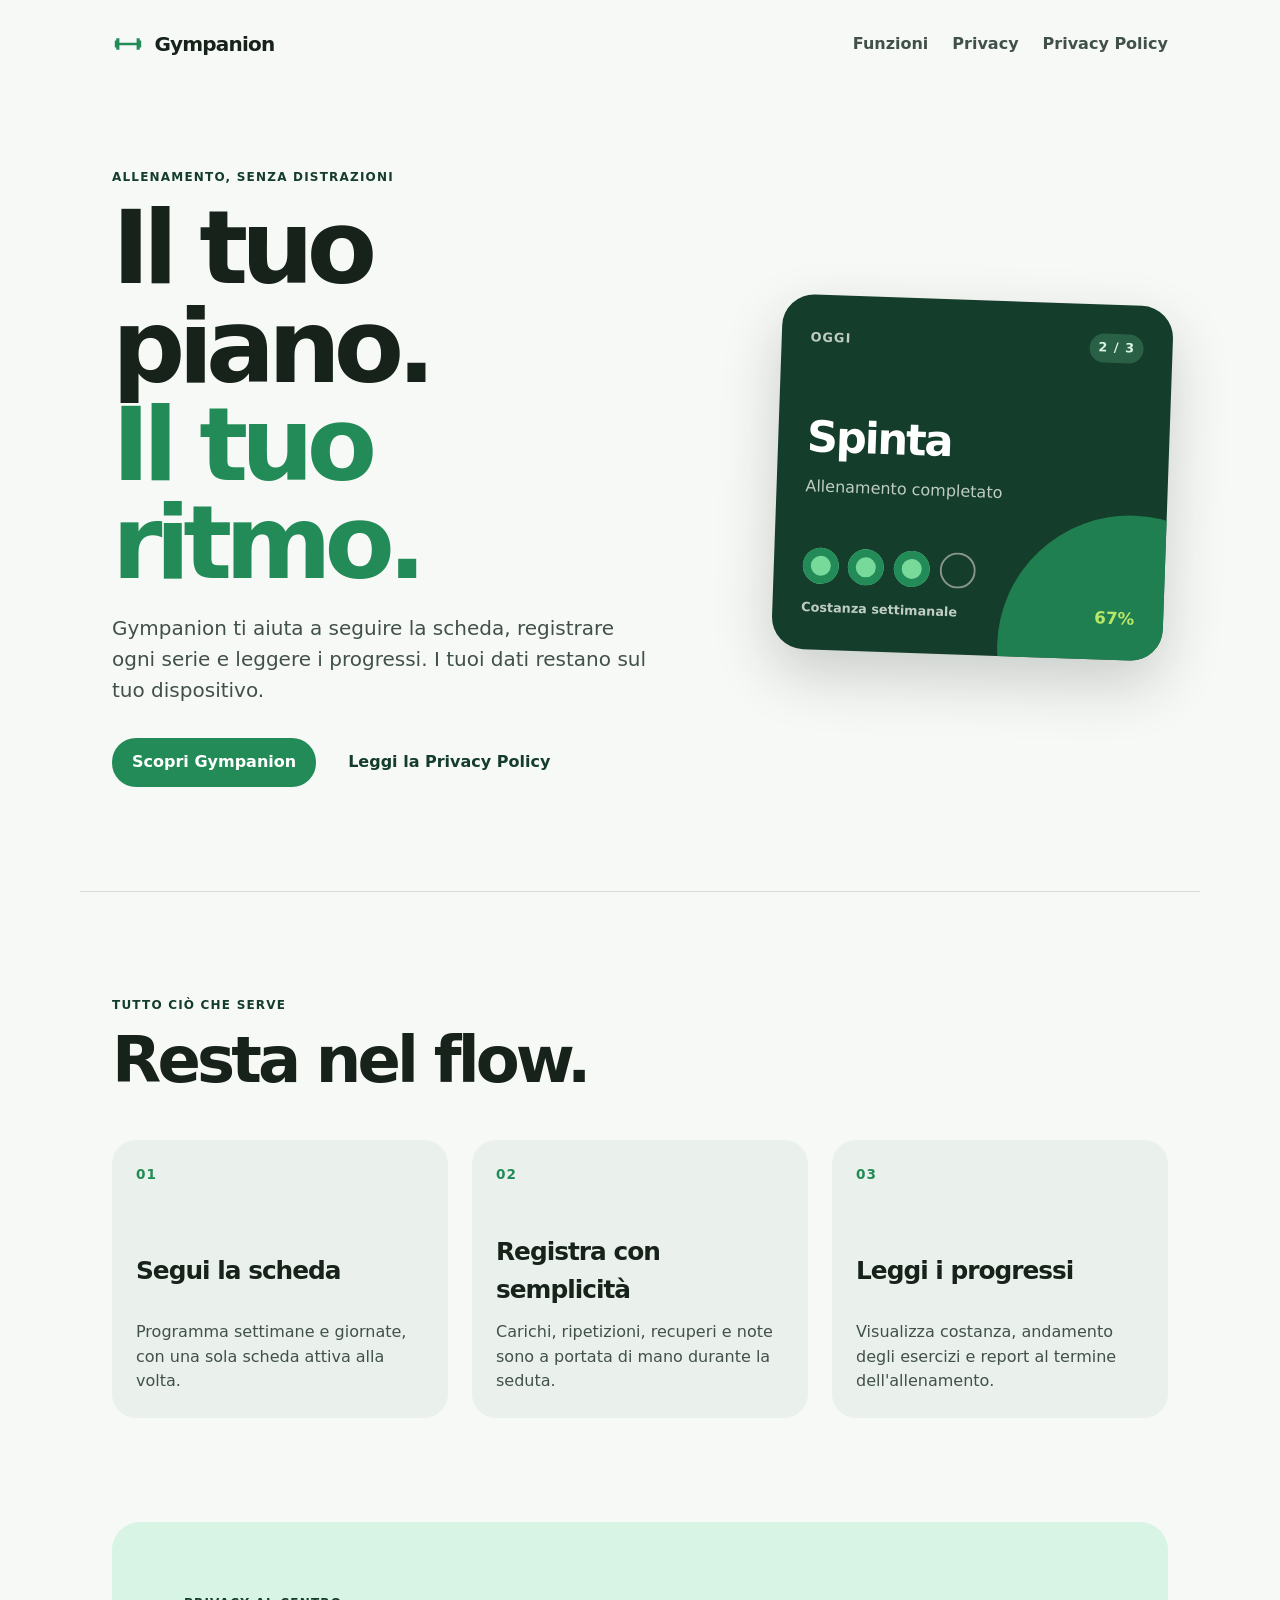
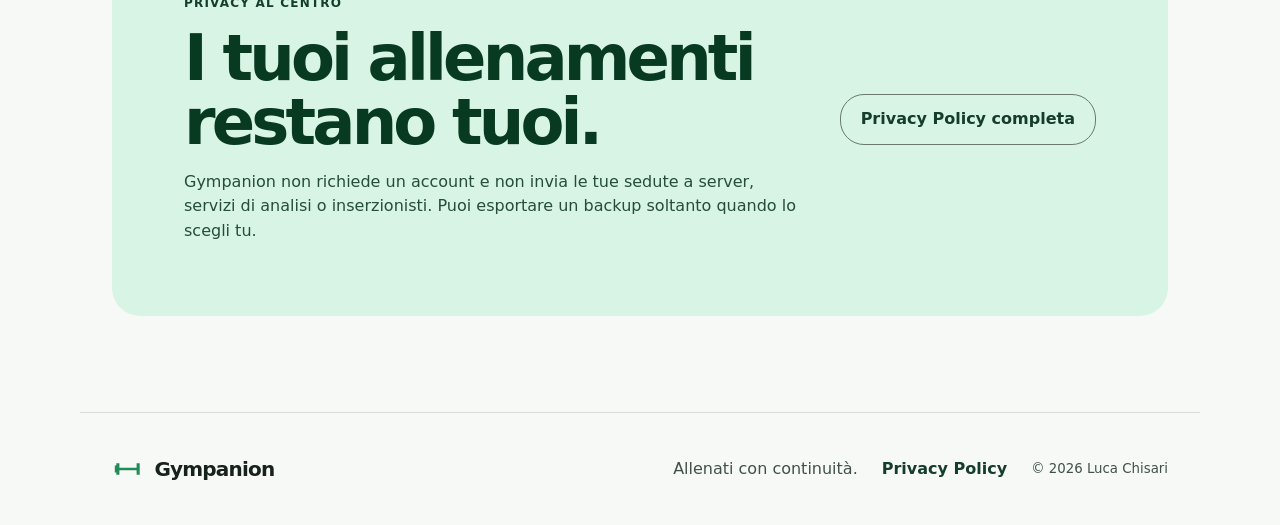
==== index.html @ 0449c188 "first commit" ====
<!doctype html>
<html lang="it">
  <head>
    <meta charset="UTF-8" />
    <meta name="viewport" content="width=device-width, initial-scale=1" />
    <meta name="description" content="Gympanion è l'app locale per pianificare, registrare e seguire i tuoi allenamenti." />
    <meta name="theme-color" content="#153D2B" />
    <title>Gympanion — Il tuo allenamento, con te</title>
    <link rel="icon" href="favicon.svg" type="image/svg+xml" />
    <link rel="stylesheet" href="styles.css" />
  </head>
  <body>
    <a class="skip-link" href="#contenuto">Vai al contenuto</a>
    <header class="site-header">
      <a class="brand" href="index.html" aria-label="Gympanion, pagina iniziale">
        <svg class="brand-mark" viewBox="0 0 32 32" aria-hidden="true"><path d="M6.2 14.7h19.6v2.6H6.2zM4.3 10.2h3.1v11.6H4.3zM2.8 12.4h1.5v7.2H2.8zM24.6 10.2h3.1v11.6h-3.1zM27.7 12.4h1.5v7.2h-1.5z" /></svg>
        <span>Gympanion</span>
      </a>
      <button class="menu-button" type="button" aria-expanded="false" aria-controls="site-nav">Menu</button>
      <nav id="site-nav" class="site-nav" aria-label="Navigazione principale">
        <a href="#funzioni">Funzioni</a>
        <a href="#privacy">Privacy</a>
        <a href="privacy.html">Privacy Policy</a>
      </nav>
    </header>

    <main id="contenuto">
      <section class="hero">
        <div class="hero-copy">
          <p class="eyebrow">ALLENAMENTO, SENZA DISTRAZIONI</p>
          <h1>Il tuo piano.<br /><em>Il tuo ritmo.</em></h1>
          <p class="lead">Gympanion ti aiuta a seguire la scheda, registrare ogni serie e leggere i progressi. I tuoi dati restano sul tuo dispositivo.</p>
          <div class="actions">
            <a class="button primary" href="#funzioni">Scopri Gympanion</a>
            <a class="button text" href="privacy.html">Leggi la Privacy Policy</a>
          </div>
        </div>
        <div class="hero-card" aria-label="Anteprima di una scheda di allenamento">
          <div class="card-top"><span>OGGI</span><span class="progress">2 / 3</span></div>
          <h2>Spinta</h2>
          <p>Allenamento completato</p>
          <div class="sets" aria-hidden="true"><span></span><span></span><span></span><span class="idle"></span></div>
          <div class="card-footer"><span>Costanza settimanale</span><strong>67%</strong></div>
        </div>
      </section>

      <section id="funzioni" class="section">
        <p class="eyebrow">TUTTO CIÒ CHE SERVE</p>
        <h2 class="section-title">Resta nel flow.</h2>
        <div class="features">
          <article class="feature">
            <span class="feature-number">01</span>
            <h3>Segui la scheda</h3>
            <p>Programma settimane e giornate, con una sola scheda attiva alla volta.</p>
          </article>
          <article class="feature">
            <span class="feature-number">02</span>
            <h3>Registra con semplicità</h3>
            <p>Carichi, ripetizioni, recuperi e note sono a portata di mano durante la seduta.</p>
          </article>
          <article class="feature">
            <span class="feature-number">03</span>
            <h3>Leggi i progressi</h3>
            <p>Visualizza costanza, andamento degli esercizi e report al termine dell'allenamento.</p>
          </article>
        </div>
      </section>

      <section id="privacy" class="privacy-callout">
        <div>
          <p class="eyebrow">PRIVACY AL CENTRO</p>
          <h2>I tuoi allenamenti restano tuoi.</h2>
          <p>Gympanion non richiede un account e non invia le tue sedute a server, servizi di analisi o inserzionisti. Puoi esportare un backup soltanto quando lo scegli tu.</p>
        </div>
        <a class="button secondary" href="privacy.html">Privacy Policy completa</a>
      </section>
    </main>

    <footer class="site-footer">
      <a class="brand" href="index.html" aria-label="Gympanion, pagina iniziale">
        <svg class="brand-mark" viewBox="0 0 32 32" aria-hidden="true"><path d="M6.2 14.7h19.6v2.6H6.2zM4.3 10.2h3.1v11.6H4.3zM2.8 12.4h1.5v7.2H2.8zM24.6 10.2h3.1v11.6h-3.1z" /></svg>
        <span>Gympanion</span>
      </a>
      <p>Allenati con continuità.</p>
      <a href="privacy.html">Privacy Policy</a>
      <small>© <span data-current-year></span> Luca Chisari</small>
    </footer>
    <script src="script.js"></script>
  </body>
</html>
---- styles.css ----
:root {
  --primary: #238b57;
  --primary-dark: #153d2b;
  --primary-soft: #d8f4e4;
  --on-primary: #fff;
  --surface: #f7f9f7;
  --surface-container: #eaf0eb;
  --on-surface: #17221b;
  --muted: #415149;
  --outline: #6a786f;
  --max-width: 1120px;
}

* { box-sizing: border-box; }
html { scroll-behavior: smooth; }
body { margin: 0; background: var(--surface); color: var(--on-surface); font-family: Inter, ui-sans-serif, system-ui, -apple-system, BlinkMacSystemFont, "Segoe UI", sans-serif; font-size: 16px; line-height: 1.55; }
a { color: inherit; }
a:focus-visible, button:focus-visible { outline: 3px solid var(--primary); outline-offset: 3px; }
.skip-link { position: fixed; z-index: 10; left: 1rem; top: -4rem; background: var(--on-surface); color: var(--surface); padding: .7rem 1rem; border-radius: .5rem; }
.skip-link:focus { top: 1rem; }
.site-header, .site-footer, main { max-width: var(--max-width); margin-inline: auto; }
.site-header { min-height: 88px; display: flex; align-items: center; justify-content: space-between; padding: 1.5rem 2rem; }
.brand { display: inline-flex; align-items: center; gap: .65rem; color: var(--on-surface); font-size: 1.25rem; font-weight: 850; letter-spacing: -.04em; text-decoration: none; }
.brand-mark { width: 2rem; height: 2rem; fill: var(--primary); }
.site-nav { display: flex; align-items: center; gap: 1.5rem; }
.site-nav a, .back-link { color: var(--muted); font-weight: 650; text-decoration: none; }
.site-nav a:hover, .back-link:hover { color: var(--primary); }
.menu-button { display: none; border: 1px solid var(--outline); border-radius: 1.5rem; background: transparent; color: var(--on-surface); font: inherit; font-weight: 650; padding: .5rem .85rem; }
.hero { min-height: 590px; display: grid; grid-template-columns: minmax(0, 1.18fr) minmax(310px, .82fr); align-items: center; gap: clamp(2.5rem, 8vw, 8rem); padding: 5rem 2rem 6.5rem; }
.eyebrow { margin: 0 0 .8rem; color: var(--primary-dark); font-size: .75rem; font-weight: 800; letter-spacing: .1em; }
h1, h2, h3, p { margin-top: 0; }
h1 { max-width: 700px; margin-bottom: 1.3rem; font-size: clamp(3.35rem, 8vw, 6.5rem); line-height: .96; letter-spacing: -.07em; }
h1 em { color: var(--primary); font-style: normal; }
.lead { max-width: 540px; color: var(--muted); font-size: clamp(1.08rem, 2vw, 1.25rem); }
.actions { display: flex; flex-wrap: wrap; align-items: center; gap: .75rem; margin-top: 2rem; }
.button { display: inline-flex; min-height: 48px; align-items: center; justify-content: center; border-radius: 1.5rem; padding: .75rem 1.25rem; font-weight: 750; text-decoration: none; }
.button.primary { background: var(--primary); color: var(--on-primary); }
.button.primary:hover { background: #197a45; }
.button.text { color: var(--primary-dark); }
.button.secondary { border: 1px solid var(--outline); color: var(--primary-dark); white-space: nowrap; }
.hero-card { position: relative; overflow: hidden; min-height: 355px; border-radius: 2rem; background: var(--primary-dark); color: #e7f0ea; padding: 1.8rem; box-shadow: 0 24px 60px rgb(23 34 27 / 20%); transform: rotate(2deg); }
.hero-card::after { content: ""; position: absolute; width: 265px; height: 265px; right: -100px; bottom: -120px; border-radius: 50%; background: #238b57; opacity: .85; }
.card-top, .card-footer { position: relative; z-index: 1; display: flex; align-items: center; justify-content: space-between; color: #c0cdc4; font-size: .8rem; font-weight: 800; letter-spacing: .08em; }
.progress { border-radius: 1rem; background: #2a6046; color: #d8f4e4; padding: .28rem .55rem; }
.hero-card h2 { position: relative; z-index: 1; margin: 3.2rem 0 .25rem; color: #fff; font-size: 2.7rem; letter-spacing: -.05em; }
.hero-card p { position: relative; z-index: 1; color: #c0cdc4; }
.sets { position: relative; z-index: 1; display: flex; gap: .6rem; margin-top: 3rem; }
.sets span { width: 36px; height: 36px; border-radius: 50%; background: #77d99a; box-shadow: inset 0 0 0 8px #238b57; }
.sets .idle { background: transparent; box-shadow: inset 0 0 0 2px #87958d; }
.card-footer { position: absolute; z-index: 1; right: 1.8rem; bottom: 1.8rem; left: 1.8rem; letter-spacing: normal; }
.card-footer strong { color: #b9e769; font-size: 1.05rem; }
.section { padding: 6.5rem 2rem; border-top: 1px solid color-mix(in srgb, var(--outline) 24%, transparent); }
.section-title, .privacy-callout h2 { margin-bottom: 3rem; font-size: clamp(2.35rem, 5vw, 4.25rem); line-height: 1; letter-spacing: -.06em; }
.features { display: grid; grid-template-columns: repeat(3, 1fr); gap: 1.5rem; }
.feature { min-height: 275px; display: flex; flex-direction: column; justify-content: space-between; border-radius: 1.5rem; background: var(--surface-container); padding: 1.5rem; }
.feature-number { color: var(--primary); font-size: .85rem; font-weight: 850; letter-spacing: .08em; }
.feature h3 { margin: 3rem 0 .65rem; font-size: 1.55rem; letter-spacing: -.04em; }
.feature p { margin: 0; color: var(--muted); }
.privacy-callout { display: flex; align-items: center; justify-content: space-between; gap: 2rem; margin: 0 2rem 6rem; border-radius: 1.75rem; background: var(--primary-soft); padding: clamp(2rem, 6vw, 4.5rem); }
.privacy-callout h2 { margin-bottom: 1rem; color: #073a21; }
.privacy-callout p:not(.eyebrow) { max-width: 650px; margin-bottom: 0; color: #254d39; }
.site-footer { display: grid; grid-template-columns: 1fr auto auto auto; align-items: center; gap: 1.5rem; border-top: 1px solid color-mix(in srgb, var(--outline) 24%, transparent); padding: 2.5rem 2rem; color: var(--muted); }
.site-footer p, .site-footer small { margin: 0; }
.site-footer > a:not(.brand) { color: var(--primary-dark); font-weight: 700; text-decoration: none; }
.policy { width: min(100% - 4rem, 780px); padding: 5rem 0 6rem; }
.policy h1 { margin-bottom: 1.5rem; font-size: clamp(3rem, 7vw, 5.5rem); }
.policy-lead { max-width: 700px; color: var(--muted); font-size: 1.2rem; }
.policy-toc { display: flex; flex-wrap: wrap; gap: .55rem; margin: 2.5rem 0 4rem; }
.policy-toc a { border: 1px solid var(--outline); border-radius: 1.5rem; color: var(--primary-dark); padding: .45rem .8rem; font-size: .9rem; font-weight: 650; text-decoration: none; }
.policy section { scroll-margin-top: 1rem; padding: 1.75rem 0; border-top: 1px solid color-mix(in srgb, var(--outline) 25%, transparent); }
.policy h2 { margin-bottom: .75rem; font-size: 1.45rem; letter-spacing: -.035em; }
.policy p, .policy li { color: var(--muted); }
.policy li + li { margin-top: .55rem; }
.policy strong { color: var(--on-surface); }
.policy a:not(.brand) { color: var(--primary-dark); font-weight: 700; }

@media (max-width: 720px) {
  .site-header { min-height: 76px; padding: 1.25rem; }
  .menu-button { display: block; }
  .site-nav { display: none; position: absolute; z-index: 2; top: 68px; right: 1rem; left: 1rem; flex-direction: column; align-items: stretch; gap: 0; border: 1px solid var(--outline); border-radius: 1rem; background: var(--surface); box-shadow: 0 8px 24px rgb(23 34 27 / 14%); padding: .5rem; }
  .site-nav.is-open { display: flex; }
  .site-nav a { padding: .75rem; }
  .hero { grid-template-columns: 1fr; min-height: auto; gap: 3.5rem; padding: 3.5rem 1.25rem 5rem; }
  .hero-card { width: min(100%, 410px); min-height: 320px; justify-self: center; }
  .features { grid-template-columns: 1fr; }
  .feature { min-height: 210px; }
  .feature h3 { margin-top: 2.5rem; }
  .section { padding: 4.5rem 1.25rem; }
  .privacy-callout { align-items: flex-start; flex-direction: column; margin: 0 1.25rem 4rem; }
  .site-footer { grid-template-columns: 1fr; gap: .75rem; padding: 2rem 1.25rem; }
  .policy { width: min(100% - 2.5rem, 780px); padding: 3.5rem 0 4rem; }
  .back-link { font-size: .9rem; }
}

@media (prefers-color-scheme: dark) {
  :root { --surface: #101715; --surface-container: #18211e; --on-surface: #e7f0ea; --muted: #c0cdc4; --outline: #87958d; --primary-dark: #77d99a; }
  .hero-card { background: #153d2b; }
  .button.secondary, .policy-toc a, .policy a:not(.brand), .site-footer > a:not(.brand) { color: #bdf7cf; }
  .privacy-callout { background: #153d2b; }
  .privacy-callout h2 { color: #bdf7cf; }
  .privacy-callout p:not(.eyebrow) { color: #d8f4e4; }
  .eyebrow { color: #77d99a; }
}
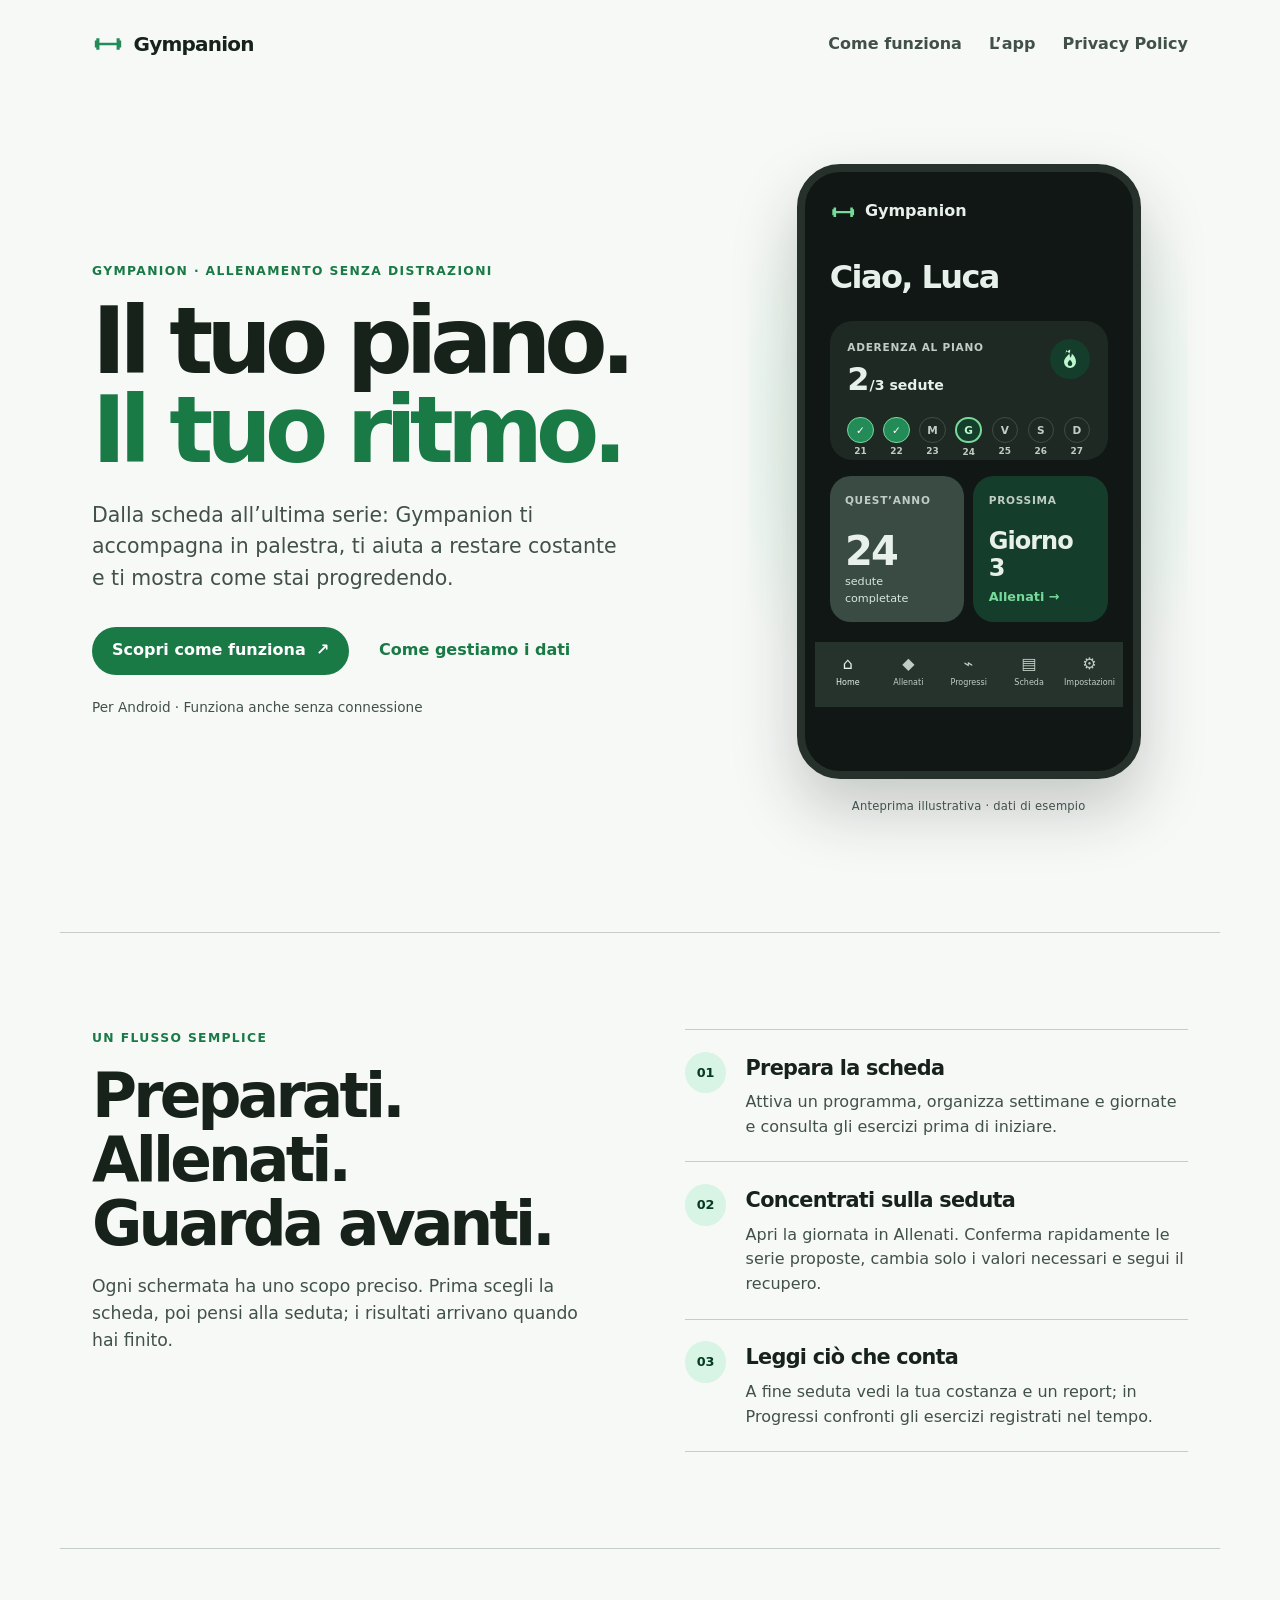
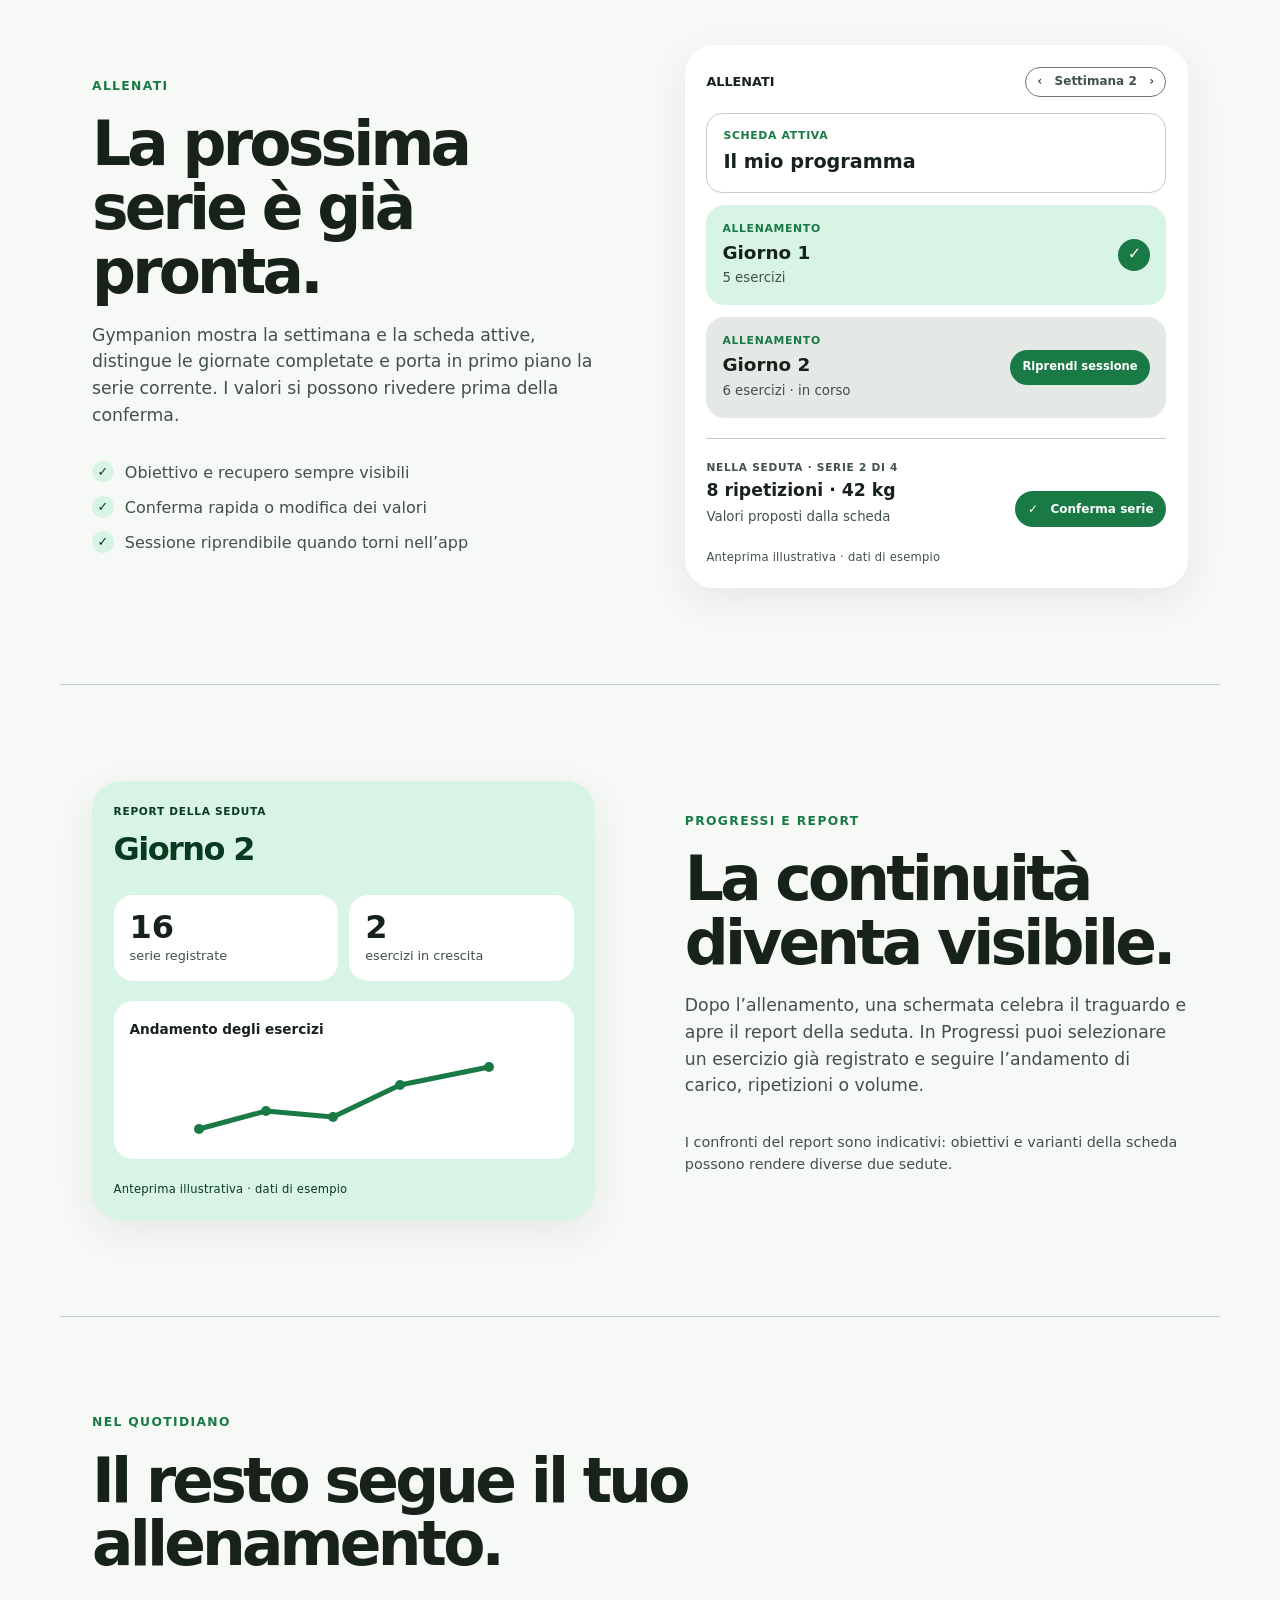
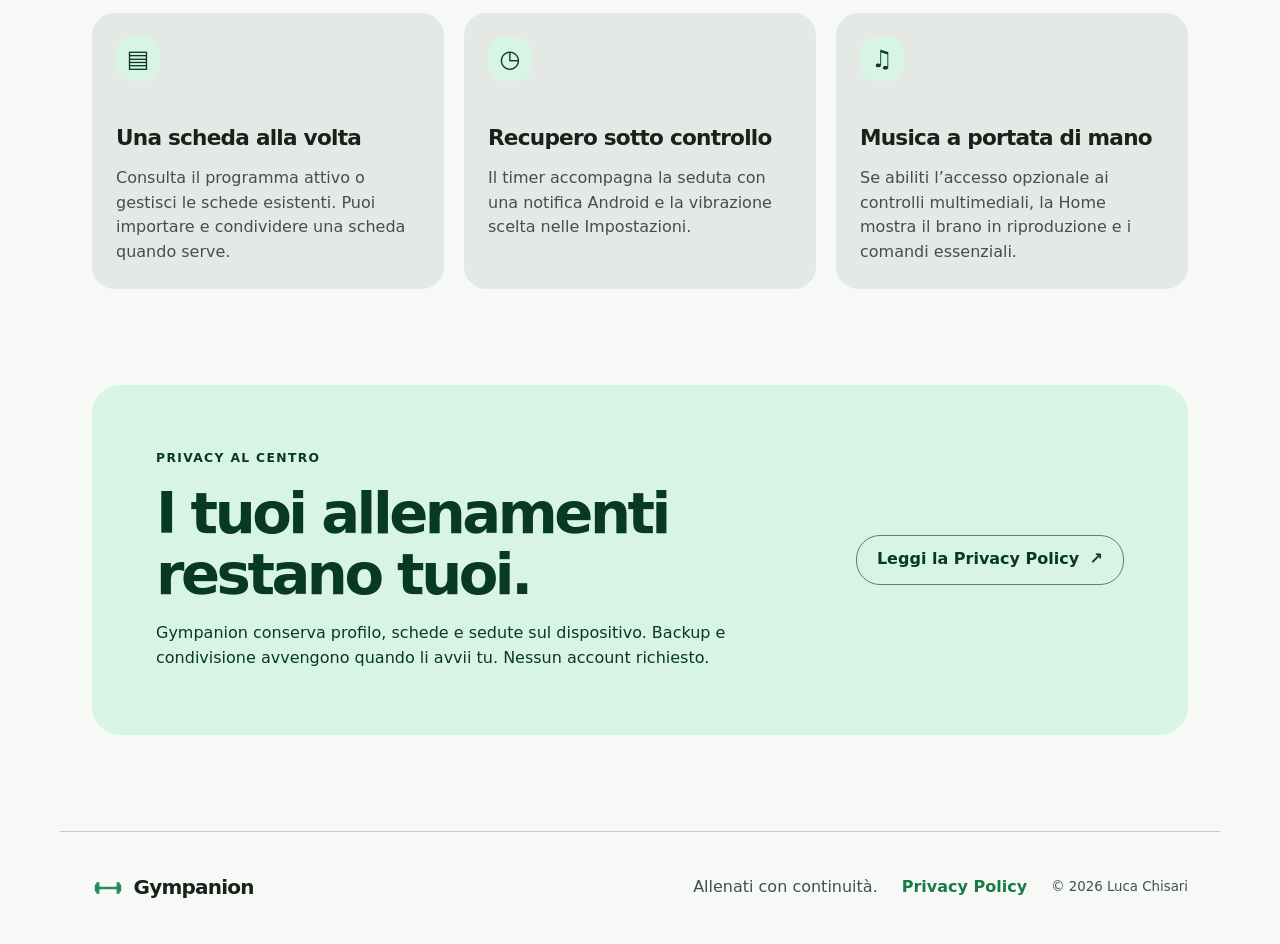
==== commit c3707196: "updated homepage" ====
--- a/index.html
+++ b/index.html
@@ -1,90 +1,103 @@
 <!doctype html>
 <html lang="it">
-  <head>
-    <meta charset="UTF-8" />
-    <meta name="viewport" content="width=device-width, initial-scale=1" />
-    <meta name="description" content="Gympanion è l'app locale per pianificare, registrare e seguire i tuoi allenamenti." />
-    <meta name="theme-color" content="#153D2B" />
-    <title>Gympanion — Il tuo allenamento, con te</title>
-    <link rel="icon" href="favicon.svg" type="image/svg+xml" />
-    <link rel="stylesheet" href="styles.css" />
-  </head>
-  <body>
-    <a class="skip-link" href="#contenuto">Vai al contenuto</a>
-    <header class="site-header">
-      <a class="brand" href="index.html" aria-label="Gympanion, pagina iniziale">
-        <svg class="brand-mark" viewBox="0 0 32 32" aria-hidden="true"><path d="M6.2 14.7h19.6v2.6H6.2zM4.3 10.2h3.1v11.6H4.3zM2.8 12.4h1.5v7.2H2.8zM24.6 10.2h3.1v11.6h-3.1zM27.7 12.4h1.5v7.2h-1.5z" /></svg>
-        <span>Gympanion</span>
-      </a>
-      <button class="menu-button" type="button" aria-expanded="false" aria-controls="site-nav">Menu</button>
-      <nav id="site-nav" class="site-nav" aria-label="Navigazione principale">
-        <a href="#funzioni">Funzioni</a>
-        <a href="#privacy">Privacy</a>
-        <a href="privacy.html">Privacy Policy</a>
-      </nav>
-    </header>
+<head>
+  <meta charset="UTF-8" />
+  <meta name="viewport" content="width=device-width, initial-scale=1" />
+  <meta name="description" content="Gympanion: pianifica la scheda, registra le serie e segui i progressi dei tuoi allenamenti. I dati restano sul tuo dispositivo." />
+  <meta name="theme-color" content="#153D2B" />
+  <title>Gympanion — Il tuo allenamento, con te</title>
+  <link rel="icon" href="favicon.svg" type="image/svg+xml" />
+  <link rel="stylesheet" href="styles.css" />
+</head>
+<body>
+  <a class="skip-link" href="#contenuto">Vai al contenuto</a>
+  <header class="site-header">
+    <a class="brand" href="index.html" aria-label="Gympanion, pagina iniziale">
+      <svg class="brand-mark" viewBox="0 0 32 32" aria-hidden="true"><path d="M6.2 14.7h19.6v2.6H6.2zM4.3 10.2h3.1v11.6H4.3zM2.8 12.4h1.5v7.2H2.8zM24.6 10.2h3.1v11.6h-3.1zM27.7 12.4h1.5v7.2h-1.5z" /></svg>
+      <span>Gympanion</span>
+    </a>
+    <button class="menu-button" type="button" aria-expanded="false" aria-controls="site-nav">Menu</button>
+    <nav id="site-nav" class="site-nav" aria-label="Navigazione principale">
+      <a href="#come-funziona">Come funziona</a>
+      <a href="#funzioni">L’app</a>
+      <a href="privacy.html">Privacy Policy</a>
+    </nav>
+  </header>
 
-    <main id="contenuto">
-      <section class="hero">
-        <div class="hero-copy">
-          <p class="eyebrow">ALLENAMENTO, SENZA DISTRAZIONI</p>
-          <h1>Il tuo piano.<br /><em>Il tuo ritmo.</em></h1>
-          <p class="lead">Gympanion ti aiuta a seguire la scheda, registrare ogni serie e leggere i progressi. I tuoi dati restano sul tuo dispositivo.</p>
-          <div class="actions">
-            <a class="button primary" href="#funzioni">Scopri Gympanion</a>
-            <a class="button text" href="privacy.html">Leggi la Privacy Policy</a>
+  <main id="contenuto">
+    <section class="hero">
+      <div class="hero-copy">
+        <p class="eyebrow">GYMPANION · ALLENAMENTO SENZA DISTRAZIONI</p>
+        <h1>Il tuo piano.<br /><em>Il tuo ritmo.</em></h1>
+        <p class="lead">Dalla scheda all’ultima serie: Gympanion ti accompagna in palestra, ti aiuta a restare costante e ti mostra come stai progredendo.</p>
+        <div class="actions">
+          <a class="button primary" href="#come-funziona">Scopri come funziona <span aria-hidden="true">↗</span></a>
+          <a class="button text" href="privacy.html">Come gestiamo i dati</a>
+        </div>
+        <p class="hero-note">Per Android · Funziona anche senza connessione</p>
+      </div>
+      <div class="hero-visual">
+        <div class="phone" aria-label="Anteprima illustrativa della schermata Home di Gympanion">
+          <div class="phone-screen">
+            <div class="mock-appbar"><svg viewBox="0 0 32 32" aria-hidden="true"><path d="M6.2 14.7h19.6v2.6H6.2zM4.3 10.2h3.1v11.6H4.3zM2.8 12.4h1.5v7.2H2.8zM24.6 10.2h3.1v11.6h-3.1zM27.7 12.4h1.5v7.2h-1.5z" /></svg><strong>Gympanion</strong></div>
+            <h2 class="mock-heading">Ciao, Luca</h2>
+            <div class="mock-streak">
+              <div class="mock-streak-head"><div><span class="mock-label">ADERENZA AL PIANO</span><strong>2<span>/3 sedute</span></strong></div><span class="mock-flame" aria-hidden="true"><svg viewBox="0 0 24 24"><path d="M12.2 2.4c.3 3-1.1 4.5-2.8 6.4C7.5 10.9 6 12.7 6 15a6 6 0 0 0 12 0c0-3.5-1.8-6.2-4.2-8.5.1 2.3-.8 3.5-1.8 4.3.2-3.1-1.1-5.6-3.8-7.8 0 2-.9 3.8-2.2 5.4A11.7 11.7 0 0 1 12.2 2.4ZM12 12.7c1.6 1.7 2.3 3 2.3 4.1a2.3 2.3 0 0 1-4.6 0c0-1.4.9-2.6 2.3-4.1Z" /></svg></span></div>
+              <div class="mock-week" aria-hidden="true"><span class="done">✓<small>21</small></span><span class="done">✓<small>22</small></span><span>M<small>23</small></span><span class="today">G<small>24</small></span><span>V<small>25</small></span><span>S<small>26</small></span><span>D<small>27</small></span></div>
+            </div>
+            <div class="mock-widgets">
+              <div class="mock-widget annual"><span class="mock-label">QUEST’ANNO</span><strong>24</strong><small>sedute completate</small></div>
+              <div class="mock-widget next"><span class="mock-label">PROSSIMA</span><strong>Giorno 3</strong><small>Allenati <span aria-hidden="true">→</span></small></div>
+            </div>
+            <div class="mock-nav" aria-hidden="true"><span class="selected">⌂<small>Home</small></span><span>◆<small>Allenati</small></span><span>⌁<small>Progressi</small></span><span>▤<small>Scheda</small></span><span>⚙<small>Impostazioni</small></span></div>
           </div>
         </div>
-        <div class="hero-card" aria-label="Anteprima di una scheda di allenamento">
-          <div class="card-top"><span>OGGI</span><span class="progress">2 / 3</span></div>
-          <h2>Spinta</h2>
-          <p>Allenamento completato</p>
-          <div class="sets" aria-hidden="true"><span></span><span></span><span></span><span class="idle"></span></div>
-          <div class="card-footer"><span>Costanza settimanale</span><strong>67%</strong></div>
-        </div>
-      </section>
+        <span class="preview-caption">Anteprima illustrativa · dati di esempio</span>
+      </div>
+    </section>
 
-      <section id="funzioni" class="section">
-        <p class="eyebrow">TUTTO CIÒ CHE SERVE</p>
-        <h2 class="section-title">Resta nel flow.</h2>
-        <div class="features">
-          <article class="feature">
-            <span class="feature-number">01</span>
-            <h3>Segui la scheda</h3>
-            <p>Programma settimane e giornate, con una sola scheda attiva alla volta.</p>
-          </article>
-          <article class="feature">
-            <span class="feature-number">02</span>
-            <h3>Registra con semplicità</h3>
-            <p>Carichi, ripetizioni, recuperi e note sono a portata di mano durante la seduta.</p>
-          </article>
-          <article class="feature">
-            <span class="feature-number">03</span>
-            <h3>Leggi i progressi</h3>
-            <p>Visualizza costanza, andamento degli esercizi e report al termine dell'allenamento.</p>
-          </article>
-        </div>
-      </section>
+    <section id="come-funziona" class="section journey">
+      <div class="section-intro"><p class="eyebrow">UN FLUSSO SEMPLICE</p><h2>Preparati. Allenati.<br />Guarda avanti.</h2><p>Ogni schermata ha uno scopo preciso. Prima scegli la scheda, poi pensi alla seduta; i risultati arrivano quando hai finito.</p></div>
+      <ol class="journey-steps">
+        <li><span class="step-number">01</span><div><h3>Prepara la scheda</h3><p>Attiva un programma, organizza settimane e giornate e consulta gli esercizi prima di iniziare.</p></div></li>
+        <li><span class="step-number">02</span><div><h3>Concentrati sulla seduta</h3><p>Apri la giornata in Allenati. Conferma rapidamente le serie proposte, cambia solo i valori necessari e segui il recupero.</p></div></li>
+        <li><span class="step-number">03</span><div><h3>Leggi ciò che conta</h3><p>A fine seduta vedi la tua costanza e un report; in Progressi confronti gli esercizi registrati nel tempo.</p></div></li>
+      </ol>
+    </section>
 
-      <section id="privacy" class="privacy-callout">
-        <div>
-          <p class="eyebrow">PRIVACY AL CENTRO</p>
-          <h2>I tuoi allenamenti restano tuoi.</h2>
-          <p>Gympanion non richiede un account e non invia le tue sedute a server, servizi di analisi o inserzionisti. Puoi esportare un backup soltanto quando lo scegli tu.</p>
-        </div>
-        <a class="button secondary" href="privacy.html">Privacy Policy completa</a>
-      </section>
-    </main>
+    <section id="funzioni" class="section app-tour">
+      <div class="tour-copy"><p class="eyebrow">ALLENATI</p><h2>La prossima serie è già pronta.</h2><p>Gympanion mostra la settimana e la scheda attive, distingue le giornate completate e porta in primo piano la serie corrente. I valori si possono rivedere prima della conferma.</p><ul class="check-list"><li>Obiettivo e recupero sempre visibili</li><li>Conferma rapida o modifica dei valori</li><li>Sessione riprendibile quando torni nell’app</li></ul></div>
+      <div class="demo-panel" aria-label="Anteprima illustrativa della schermata Allenati">
+        <div class="demo-top"><span>ALLENATI</span><span class="demo-week">‹ &nbsp; Settimana 2 &nbsp; ›</span></div>
+        <div class="demo-plan"><span>SCHEDA ATTIVA</span><strong>Il mio programma</strong></div>
+        <div class="demo-day complete"><div><span>ALLENAMENTO</span><strong>Giorno 1</strong><small>5 esercizi</small></div><span class="check-disc" aria-label="Completato">✓</span></div>
+        <div class="demo-day"><div><span>ALLENAMENTO</span><strong>Giorno 2</strong><small>6 esercizi · in corso</small></div><span class="mini-cta">Riprendi sessione</span></div>
+        <div class="demo-set"><div><span class="mock-label">NELLA SEDUTA · SERIE 2 DI 4</span><strong>8 ripetizioni · 42 kg</strong><small>Valori proposti dalla scheda</small></div><span class="confirm">✓ &nbsp; Conferma serie</span></div>
+        <small class="panel-caption">Anteprima illustrativa · dati di esempio</small>
+      </div>
+    </section>
 
-    <footer class="site-footer">
-      <a class="brand" href="index.html" aria-label="Gympanion, pagina iniziale">
-        <svg class="brand-mark" viewBox="0 0 32 32" aria-hidden="true"><path d="M6.2 14.7h19.6v2.6H6.2zM4.3 10.2h3.1v11.6H4.3zM2.8 12.4h1.5v7.2H2.8zM24.6 10.2h3.1v11.6h-3.1z" /></svg>
-        <span>Gympanion</span>
-      </a>
-      <p>Allenati con continuità.</p>
-      <a href="privacy.html">Privacy Policy</a>
-      <small>© <span data-current-year></span> Luca Chisari</small>
-    </footer>
-    <script src="script.js"></script>
-  </body>
+    <section class="section progress-tour">
+      <div class="tour-copy"><p class="eyebrow">PROGRESSI E REPORT</p><h2>La continuità diventa visibile.</h2><p>Dopo l’allenamento, una schermata celebra il traguardo e apre il report della seduta. In Progressi puoi selezionare un esercizio già registrato e seguire l’andamento di carico, ripetizioni o volume.</p><p class="supporting-copy">I confronti del report sono indicativi: obiettivi e varianti della scheda possono rendere diverse due sedute.</p></div>
+      <div class="report-panel" aria-label="Anteprima illustrativa del report di una seduta">
+        <span class="mock-label">REPORT DELLA SEDUTA</span><h3>Giorno 2</h3><div class="report-stats"><div><strong>16</strong><span>serie registrate</span></div><div><strong>2</strong><span>esercizi in crescita</span></div></div>
+        <div class="report-line"><span>Andamento degli esercizi</span><svg viewBox="0 0 300 94" role="img" aria-label="Esempio di andamento in crescita"><path d="M5 80 L72 62 L139 68 L206 36 L295 18" fill="none" stroke="currentColor" stroke-width="5" stroke-linecap="round" stroke-linejoin="round" /><circle cx="5" cy="80" r="5" /><circle cx="72" cy="62" r="5" /><circle cx="139" cy="68" r="5" /><circle cx="206" cy="36" r="5" /><circle cx="295" cy="18" r="5" /></svg></div>
+        <small class="panel-caption">Anteprima illustrativa · dati di esempio</small>
+      </div>
+    </section>
+
+    <section class="section details-section">
+      <div class="section-intro"><p class="eyebrow">NEL QUOTIDIANO</p><h2>Il resto segue il tuo allenamento.</h2></div>
+      <div class="detail-grid">
+        <article><span class="detail-icon" aria-hidden="true">▤</span><h3>Una scheda alla volta</h3><p>Consulta il programma attivo o gestisci le schede esistenti. Puoi importare e condividere una scheda quando serve.</p></article>
+        <article><span class="detail-icon" aria-hidden="true">◷</span><h3>Recupero sotto controllo</h3><p>Il timer accompagna la seduta con una notifica Android e la vibrazione scelta nelle Impostazioni.</p></article>
+        <article><span class="detail-icon" aria-hidden="true">♫</span><h3>Musica a portata di mano</h3><p>Se abiliti l’accesso opzionale ai controlli multimediali, la Home mostra il brano in riproduzione e i comandi essenziali.</p></article>
+      </div>
+    </section>
+
+    <section id="privacy" class="privacy-callout"><div><p class="eyebrow">PRIVACY AL CENTRO</p><h2>I tuoi allenamenti restano tuoi.</h2><p>Gympanion conserva profilo, schede e sedute sul dispositivo. Backup e condivisione avvengono quando li avvii tu. Nessun account richiesto.</p></div><a class="button secondary" href="privacy.html">Leggi la Privacy Policy <span aria-hidden="true">↗</span></a></section>
+  </main>
+  <footer class="site-footer"><a class="brand" href="index.html" aria-label="Gympanion, pagina iniziale"><svg class="brand-mark" viewBox="0 0 32 32" aria-hidden="true"><path d="M6.2 14.7h19.6v2.6H6.2zM4.3 10.2h3.1v11.6H4.3zM2.8 12.4h1.5v7.2H2.8zM24.6 10.2h3.1v11.6h-3.1zM27.7 12.4h1.5v7.2h-1.5z" /></svg><span>Gympanion</span></a><p>Allenati con continuità.</p><a href="privacy.html">Privacy Policy</a><small>© <span data-current-year></span> Luca Chisari</small></footer>
+  <script src="script.js"></script>
+</body>
 </html>
--- a/styles.css
+++ b/styles.css
@@ -1,103 +1,205 @@
 :root {
-  --primary: #238b57;
-  --primary-dark: #153d2b;
-  --primary-soft: #d8f4e4;
+  color-scheme: light dark;
+  --primary: #197a45;
+  --primary-hover: #135b34;
+  --brand-mark: #238b57;
   --on-primary: #fff;
-  --surface: #f7f9f7;
-  --surface-container: #eaf0eb;
+  --primary-container: #d8f4e4;
+  --on-primary-container: #073a21;
+  --secondary-container: #d5e8df;
+  --tertiary-container: #c6e7ff;
+  --background: #f7f9f7;
+  --surface: #fff;
+  --surface-variant: #e4e9e5;
   --on-surface: #17221b;
-  --muted: #415149;
+  --on-surface-variant: #415149;
   --outline: #6a786f;
-  --max-width: 1120px;
+  --outline-variant: #c4cec7;
+  --max-width: 1160px;
 }
 
 * { box-sizing: border-box; }
 html { scroll-behavior: smooth; }
-body { margin: 0; background: var(--surface); color: var(--on-surface); font-family: Inter, ui-sans-serif, system-ui, -apple-system, BlinkMacSystemFont, "Segoe UI", sans-serif; font-size: 16px; line-height: 1.55; }
+body { margin: 0; background: var(--background); color: var(--on-surface); font-family: Inter, ui-sans-serif, system-ui, -apple-system, BlinkMacSystemFont, "Segoe UI", sans-serif; font-size: 16px; line-height: 1.55; }
 a { color: inherit; }
 a:focus-visible, button:focus-visible { outline: 3px solid var(--primary); outline-offset: 3px; }
-.skip-link { position: fixed; z-index: 10; left: 1rem; top: -4rem; background: var(--on-surface); color: var(--surface); padding: .7rem 1rem; border-radius: .5rem; }
+h1, h2, h3, p { margin-top: 0; }
+.skip-link { position: fixed; z-index: 20; left: 1rem; top: -4rem; border-radius: .75rem; background: var(--on-surface); color: var(--surface); padding: .7rem 1rem; }
 .skip-link:focus { top: 1rem; }
-.site-header, .site-footer, main { max-width: var(--max-width); margin-inline: auto; }
-.site-header { min-height: 88px; display: flex; align-items: center; justify-content: space-between; padding: 1.5rem 2rem; }
-.brand { display: inline-flex; align-items: center; gap: .65rem; color: var(--on-surface); font-size: 1.25rem; font-weight: 850; letter-spacing: -.04em; text-decoration: none; }
-.brand-mark { width: 2rem; height: 2rem; fill: var(--primary); }
-.site-nav { display: flex; align-items: center; gap: 1.5rem; }
-.site-nav a, .back-link { color: var(--muted); font-weight: 650; text-decoration: none; }
+.site-header, .site-footer, main { width: min(100%, var(--max-width)); margin-inline: auto; }
+.site-header { min-height: 88px; display: flex; align-items: center; justify-content: space-between; padding: 1.25rem 2rem; }
+.brand { display: inline-flex; align-items: center; gap: .6rem; color: var(--on-surface); font-size: 1.25rem; font-weight: 850; letter-spacing: -.04em; text-decoration: none; white-space: nowrap; }
+.brand-mark { width: 2rem; height: 2rem; flex: none; fill: var(--brand-mark); }
+.site-nav { display: flex; align-items: center; gap: 1.7rem; }
+.site-nav a, .back-link { color: var(--on-surface-variant); font-weight: 650; text-decoration: none; }
 .site-nav a:hover, .back-link:hover { color: var(--primary); }
-.menu-button { display: none; border: 1px solid var(--outline); border-radius: 1.5rem; background: transparent; color: var(--on-surface); font: inherit; font-weight: 650; padding: .5rem .85rem; }
-.hero { min-height: 590px; display: grid; grid-template-columns: minmax(0, 1.18fr) minmax(310px, .82fr); align-items: center; gap: clamp(2.5rem, 8vw, 8rem); padding: 5rem 2rem 6.5rem; }
-.eyebrow { margin: 0 0 .8rem; color: var(--primary-dark); font-size: .75rem; font-weight: 800; letter-spacing: .1em; }
-h1, h2, h3, p { margin-top: 0; }
-h1 { max-width: 700px; margin-bottom: 1.3rem; font-size: clamp(3.35rem, 8vw, 6.5rem); line-height: .96; letter-spacing: -.07em; }
-h1 em { color: var(--primary); font-style: normal; }
-.lead { max-width: 540px; color: var(--muted); font-size: clamp(1.08rem, 2vw, 1.25rem); }
-.actions { display: flex; flex-wrap: wrap; align-items: center; gap: .75rem; margin-top: 2rem; }
-.button { display: inline-flex; min-height: 48px; align-items: center; justify-content: center; border-radius: 1.5rem; padding: .75rem 1.25rem; font-weight: 750; text-decoration: none; }
+.menu-button { display: none; min-height: 44px; border: 1px solid var(--outline); border-radius: 1.5rem; background: transparent; color: var(--on-surface); font: inherit; font-weight: 650; padding: .4rem 1rem; }
+.eyebrow { margin-bottom: 1rem; color: var(--primary); font-size: .77rem; font-weight: 800; letter-spacing: .11em; }
+.button { display: inline-flex; min-height: 48px; align-items: center; justify-content: center; gap: .65rem; border-radius: 1.5rem; padding: .72rem 1.25rem; font-weight: 750; text-decoration: none; text-align: center; transition: background-color .18s ease, transform .18s ease; }
+.button:hover { transform: translateY(-2px); }
 .button.primary { background: var(--primary); color: var(--on-primary); }
-.button.primary:hover { background: #197a45; }
-.button.text { color: var(--primary-dark); }
-.button.secondary { border: 1px solid var(--outline); color: var(--primary-dark); white-space: nowrap; }
-.hero-card { position: relative; overflow: hidden; min-height: 355px; border-radius: 2rem; background: var(--primary-dark); color: #e7f0ea; padding: 1.8rem; box-shadow: 0 24px 60px rgb(23 34 27 / 20%); transform: rotate(2deg); }
-.hero-card::after { content: ""; position: absolute; width: 265px; height: 265px; right: -100px; bottom: -120px; border-radius: 50%; background: #238b57; opacity: .85; }
-.card-top, .card-footer { position: relative; z-index: 1; display: flex; align-items: center; justify-content: space-between; color: #c0cdc4; font-size: .8rem; font-weight: 800; letter-spacing: .08em; }
-.progress { border-radius: 1rem; background: #2a6046; color: #d8f4e4; padding: .28rem .55rem; }
-.hero-card h2 { position: relative; z-index: 1; margin: 3.2rem 0 .25rem; color: #fff; font-size: 2.7rem; letter-spacing: -.05em; }
-.hero-card p { position: relative; z-index: 1; color: #c0cdc4; }
-.sets { position: relative; z-index: 1; display: flex; gap: .6rem; margin-top: 3rem; }
-.sets span { width: 36px; height: 36px; border-radius: 50%; background: #77d99a; box-shadow: inset 0 0 0 8px #238b57; }
-.sets .idle { background: transparent; box-shadow: inset 0 0 0 2px #87958d; }
-.card-footer { position: absolute; z-index: 1; right: 1.8rem; bottom: 1.8rem; left: 1.8rem; letter-spacing: normal; }
-.card-footer strong { color: #b9e769; font-size: 1.05rem; }
-.section { padding: 6.5rem 2rem; border-top: 1px solid color-mix(in srgb, var(--outline) 24%, transparent); }
-.section-title, .privacy-callout h2 { margin-bottom: 3rem; font-size: clamp(2.35rem, 5vw, 4.25rem); line-height: 1; letter-spacing: -.06em; }
-.features { display: grid; grid-template-columns: repeat(3, 1fr); gap: 1.5rem; }
-.feature { min-height: 275px; display: flex; flex-direction: column; justify-content: space-between; border-radius: 1.5rem; background: var(--surface-container); padding: 1.5rem; }
-.feature-number { color: var(--primary); font-size: .85rem; font-weight: 850; letter-spacing: .08em; }
-.feature h3 { margin: 3rem 0 .65rem; font-size: 1.55rem; letter-spacing: -.04em; }
-.feature p { margin: 0; color: var(--muted); }
-.privacy-callout { display: flex; align-items: center; justify-content: space-between; gap: 2rem; margin: 0 2rem 6rem; border-radius: 1.75rem; background: var(--primary-soft); padding: clamp(2rem, 6vw, 4.5rem); }
-.privacy-callout h2 { margin-bottom: 1rem; color: #073a21; }
-.privacy-callout p:not(.eyebrow) { max-width: 650px; margin-bottom: 0; color: #254d39; }
-.site-footer { display: grid; grid-template-columns: 1fr auto auto auto; align-items: center; gap: 1.5rem; border-top: 1px solid color-mix(in srgb, var(--outline) 24%, transparent); padding: 2.5rem 2rem; color: var(--muted); }
+.button.primary:hover { background: var(--primary-hover); }
+.button.text { color: var(--primary); }
+.button.secondary { border: 1px solid var(--outline); color: var(--on-primary-container); }
+
+.hero { min-height: 680px; display: grid; grid-template-columns: minmax(0, 1.15fr) minmax(350px, .85fr); align-items: center; gap: clamp(2rem, 5vw, 5rem); padding: 3.5rem 2rem 6rem; }
+.hero h1 { max-width: 720px; margin-bottom: 1.5rem; font-size: clamp(3.7rem, 7.2vw, 6.8rem); font-weight: 850; line-height: .97; letter-spacing: -.075em; }
+.hero h1 em { color: var(--primary); font-style: normal; }
+.lead { max-width: 540px; color: var(--on-surface-variant); font-size: clamp(1.08rem, 1.7vw, 1.28rem); line-height: 1.55; }
+.actions { display: flex; flex-wrap: wrap; gap: .6rem; margin-top: 2rem; }
+.hero-note { margin: 1.4rem 0 0; color: var(--on-surface-variant); font-size: .85rem; }
+.hero-visual { display: grid; justify-items: center; gap: 1.2rem; border-radius: 2rem; background: radial-gradient(circle at 50% 42%, var(--primary-container) 0, transparent 63%); padding: 1.25rem 1rem; }
+.preview-caption, .panel-caption { color: var(--on-surface-variant); font-size: .72rem; letter-spacing: .02em; }
+.phone { width: min(100%, 344px); border: 8px solid #27312c; border-radius: 2.7rem; background: #101715; box-shadow: 0 30px 65px rgb(23 34 27 / 22%); padding: 9px 9px 0; }
+.phone-screen { min-height: 590px; overflow: hidden; border-radius: 2rem 2rem 2.2rem 2.2rem; background: #101715; color: #e7f0ea; padding: 1.1rem 1rem 0; }
+.mock-appbar { display: flex; align-items: center; gap: .55rem; font-size: 1rem; }
+.mock-appbar svg { width: 1.65rem; fill: #77d99a; }
+.mock-heading { margin: 1.75rem 0 1.15rem; font-size: 2rem; font-weight: 800; letter-spacing: -.05em; }
+.mock-streak { border-radius: 1.4rem; background: #1e2923; padding: 1.1rem; }
+.mock-streak-head { display: flex; align-items: flex-start; justify-content: space-between; }
+.mock-label { display: block; color: #c0cdc4; font-size: .66rem; font-weight: 800; letter-spacing: .07em; }
+.mock-streak-head strong { display: block; margin-top: .35rem; font-size: 2rem; line-height: 1.15; }
+.mock-streak-head strong span { font-size: .88rem; font-weight: 650; }
+.mock-flame { display: grid; width: 2.5rem; height: 2.5rem; place-items: center; border-radius: 50%; background: #153d2b; color: #bdf7cf; }
+.mock-flame svg { width: 1.5rem; height: 1.5rem; fill: currentColor; }
+.mock-week { display: flex; justify-content: space-between; gap: .2rem; margin-top: 1.2rem; }
+.mock-week > span { display: grid; width: 1.65rem; height: 1.65rem; place-items: center; border: 1px solid #3e4c44; border-radius: 50%; color: #c0cdc4; font-size: .66rem; font-weight: 750; position: relative; }
+.mock-week > span.done { border-color: #77d99a; background: #238b57; color: #fff; }
+.mock-week > span.today { border: 2px solid #77d99a; background: #153d2b; color: #bdf7cf; }
+.mock-week small { position: absolute; top: 1.7rem; color: #c0cdc4; font-size: .56rem; }
+.mock-widgets { display: grid; grid-template-columns: 1fr 1fr; gap: .6rem; margin-top: 1rem; }
+.mock-widget { min-width: 0; min-height: 146px; display: flex; flex-direction: column; border-radius: 1.3rem; padding: .95rem; }
+.mock-widget.annual { background: #394b43; }
+.mock-widget.next { background: #153d2b; }
+.mock-widget strong { margin-top: auto; font-size: 1.5rem; line-height: 1.1; letter-spacing: -.04em; }
+.mock-widget.annual strong { font-size: 2.5rem; }
+.mock-widget small { color: #d5e8df; font-size: .7rem; }
+.mock-widget.next small { margin-top: .4rem; color: #77d99a; font-size: .8rem; font-weight: 750; }
+.mock-nav { display: grid; grid-template-columns: repeat(5, 1fr); gap: .2rem; margin: 1.25rem -.95rem 0; background: #26332d; padding: .6rem .3rem 1.1rem; text-align: center; }
+.mock-nav > span { min-width: 0; display: grid; justify-items: center; color: #c0cdc4; font-size: 1rem; }
+.mock-nav > span.selected { color: #e7f0ea; }
+.mock-nav small { max-width: 100%; overflow: hidden; font-size: .5rem; text-overflow: clip; }
+
+.section { padding: 6rem 2rem; border-top: 1px solid var(--outline-variant); }
+.section h2 { margin-bottom: 1.1rem; font-size: clamp(2.35rem, 4.8vw, 4.3rem); line-height: 1.04; letter-spacing: -.062em; }
+.section-intro > p:last-child, .tour-copy > p:not(.eyebrow) { max-width: 540px; color: var(--on-surface-variant); font-size: 1.08rem; }
+.journey { display: grid; grid-template-columns: minmax(0, 1fr) minmax(0, 1fr); gap: clamp(2rem, 7vw, 7rem); }
+.journey-steps { margin: 0; padding: 0; list-style: none; }
+.journey-steps li { display: grid; grid-template-columns: 2.8rem 1fr; gap: 1rem; padding: 1.35rem 0; border-bottom: 1px solid var(--outline-variant); }
+.journey-steps li:first-child { border-top: 1px solid var(--outline-variant); }
+.step-number { display: grid; width: 2.6rem; height: 2.6rem; place-items: center; border-radius: 50%; background: var(--primary-container); color: var(--on-primary-container); font-size: .8rem; font-weight: 850; }
+.journey-steps h3 { margin: 0 0 .4rem; font-size: 1.3rem; letter-spacing: -.035em; }
+.journey-steps p { margin: 0; color: var(--on-surface-variant); }
+.app-tour, .progress-tour { display: grid; grid-template-columns: minmax(0, 1fr) minmax(0, 1fr); align-items: center; gap: clamp(3rem, 7vw, 7rem); }
+.progress-tour .tour-copy { order: 2; }
+.progress-tour .report-panel { order: 1; }
+.check-list { padding: 0; margin: 2rem 0 0; list-style: none; }
+.check-list li { display: flex; align-items: flex-start; gap: .7rem; margin-top: .65rem; color: var(--on-surface-variant); }
+.check-list li::before { content: "✓"; display: grid; width: 1.35rem; height: 1.35rem; flex: none; place-items: center; border-radius: 50%; background: var(--primary-container); color: var(--on-primary-container); font-size: .8rem; font-weight: 850; }
+.tour-copy .supporting-copy { margin-top: 2rem; font-size: .9rem !important; }
+.demo-panel, .report-panel { border-radius: 1.8rem; background: var(--surface); box-shadow: 0 12px 38px rgb(23 34 27 / 8%); padding: 1.35rem; }
+.demo-top { display: flex; flex-wrap: wrap; align-items: center; justify-content: space-between; gap: .5rem; margin-bottom: 1rem; font-size: .8rem; font-weight: 850; }
+.demo-week { border: 1px solid var(--outline); border-radius: 1.2rem; padding: .3rem .7rem; color: var(--on-surface-variant); font-size: .75rem; font-weight: 700; }
+.demo-plan { display: grid; gap: .15rem; border: 1px solid var(--outline-variant); border-radius: 1rem; padding: .9rem 1rem; }
+.demo-plan span, .demo-day span:not(.check-disc):not(.mini-cta) { color: var(--primary); font-size: .68rem; font-weight: 800; letter-spacing: .06em; }
+.demo-plan strong { font-size: 1.2rem; }
+.demo-day { display: flex; align-items: center; justify-content: space-between; gap: .75rem; margin-top: .75rem; border-radius: 1.15rem; background: var(--surface-variant); padding: 1rem; }
+.demo-day.complete { background: var(--primary-container); }
+.demo-day > div { display: grid; gap: .08rem; }
+.demo-day strong { font-size: 1.15rem; }
+.demo-day small { color: var(--on-surface-variant); }
+.check-disc { display: grid; width: 2rem; height: 2rem; flex: none; place-items: center; border-radius: 50%; background: var(--primary); color: #fff; font-weight: 850; }
+.mini-cta { border-radius: 1.2rem; background: var(--primary); color: #fff; padding: .55rem .8rem; font-size: .72rem; font-weight: 800; white-space: nowrap; }
+.demo-set { display: flex; flex-wrap: wrap; align-items: end; justify-content: space-between; gap: .85rem; margin-top: 1.25rem; border-top: 1px solid var(--outline-variant); padding-top: 1.25rem; }
+.demo-set > div { display: grid; gap: .15rem; }
+.demo-set .mock-label { color: var(--on-surface-variant); }
+.demo-set strong { font-size: 1.08rem; }
+.demo-set small { color: var(--on-surface-variant); }
+.confirm { border-radius: 1.2rem; background: var(--primary); color: #fff; padding: .55rem .8rem; font-size: .75rem; font-weight: 800; }
+.panel-caption { display: block; margin-top: 1.35rem; }
+.report-panel { background: var(--primary-container); }
+.report-panel > .mock-label { color: var(--on-primary-container); }
+.report-panel h3 { margin: .35rem 0 1.3rem; color: var(--on-primary-container); font-size: 2rem; letter-spacing: -.05em; }
+.report-stats { display: grid; grid-template-columns: 1fr 1fr; gap: .7rem; }
+.report-stats > div { display: grid; gap: .15rem; border-radius: 1.2rem; background: var(--surface); padding: 1rem; }
+.report-stats strong { font-size: 2rem; line-height: 1; }
+.report-stats span { color: var(--on-surface-variant); font-size: .8rem; }
+.report-line { margin-top: 1.2rem; border-radius: 1.2rem; background: var(--surface); padding: 1rem; }
+.report-line span { font-size: .85rem; font-weight: 750; }
+.report-line svg { display: block; width: 100%; height: 94px; margin-top: .5rem; color: var(--primary); fill: var(--primary); }
+.report-panel .panel-caption { color: var(--on-primary-container); }
+.details-section .section-intro { max-width: 720px; margin-bottom: 2.3rem; }
+.detail-grid { display: grid; grid-template-columns: repeat(3, minmax(0, 1fr)); gap: 1.25rem; }
+.detail-grid article { border-radius: 1.4rem; background: var(--surface-variant); padding: 1.5rem; }
+.detail-icon { display: grid; width: 2.75rem; height: 2.75rem; place-items: center; border-radius: 1rem; background: var(--primary-container); color: var(--on-primary-container); font-size: 1.5rem; line-height: 1; }
+.detail-grid h3 { margin: 2.5rem 0 .7rem; font-size: 1.35rem; letter-spacing: -.035em; }
+.detail-grid p { margin: 0; color: var(--on-surface-variant); }
+.privacy-callout { display: flex; align-items: center; justify-content: space-between; gap: 2rem; margin: 0 2rem 6rem; border-radius: 1.8rem; background: var(--primary-container); padding: clamp(2rem, 5vw, 4rem); }
+.privacy-callout h2 { max-width: 580px; margin-bottom: 1rem; color: var(--on-primary-container); font-size: clamp(2.2rem, 4.5vw, 4rem); line-height: 1.05; letter-spacing: -.06em; }
+.privacy-callout p:not(.eyebrow) { max-width: 600px; margin-bottom: 0; color: var(--on-primary-container); }
+.privacy-callout .eyebrow { color: var(--on-primary-container); }
+.privacy-callout .button { flex: none; }
+.site-footer { display: grid; grid-template-columns: 1fr auto auto auto; align-items: center; gap: 1.5rem; border-top: 1px solid var(--outline-variant); padding: 2.5rem 2rem; color: var(--on-surface-variant); }
 .site-footer p, .site-footer small { margin: 0; }
-.site-footer > a:not(.brand) { color: var(--primary-dark); font-weight: 700; text-decoration: none; }
+.site-footer > a:not(.brand) { color: var(--primary); font-weight: 700; text-decoration: none; }
+
 .policy { width: min(100% - 4rem, 780px); padding: 5rem 0 6rem; }
-.policy h1 { margin-bottom: 1.5rem; font-size: clamp(3rem, 7vw, 5.5rem); }
-.policy-lead { max-width: 700px; color: var(--muted); font-size: 1.2rem; }
+.policy h1 { margin-bottom: 1.5rem; font-size: clamp(3rem, 7vw, 5.5rem); line-height: 1; letter-spacing: -.07em; }
+.policy-lead { max-width: 700px; color: var(--on-surface-variant); font-size: 1.2rem; }
 .policy-toc { display: flex; flex-wrap: wrap; gap: .55rem; margin: 2.5rem 0 4rem; }
-.policy-toc a { border: 1px solid var(--outline); border-radius: 1.5rem; color: var(--primary-dark); padding: .45rem .8rem; font-size: .9rem; font-weight: 650; text-decoration: none; }
-.policy section { scroll-margin-top: 1rem; padding: 1.75rem 0; border-top: 1px solid color-mix(in srgb, var(--outline) 25%, transparent); }
+.policy-toc a { border: 1px solid var(--outline); border-radius: 1.5rem; color: var(--primary); padding: .45rem .8rem; font-size: .9rem; font-weight: 650; text-decoration: none; }
+.policy section { scroll-margin-top: 1rem; padding: 1.75rem 0; border-top: 1px solid var(--outline-variant); }
 .policy h2 { margin-bottom: .75rem; font-size: 1.45rem; letter-spacing: -.035em; }
-.policy p, .policy li { color: var(--muted); }
+.policy p, .policy li { color: var(--on-surface-variant); }
 .policy li + li { margin-top: .55rem; }
 .policy strong { color: var(--on-surface); }
-.policy a:not(.brand) { color: var(--primary-dark); font-weight: 700; }
-
-@media (max-width: 720px) {
-  .site-header { min-height: 76px; padding: 1.25rem; }
+.policy a:not(.brand) { color: var(--primary); font-weight: 700; }
+
+@media (max-width: 900px) {
+  .hero { grid-template-columns: 1fr; gap: 2.5rem; }
+  .hero-copy { max-width: 650px; }
+  .hero-visual { padding-block: 1rem; }
+  .journey, .app-tour, .progress-tour { grid-template-columns: 1fr; gap: 2rem; }
+  .progress-tour .tour-copy, .progress-tour .report-panel { order: initial; }
+  .demo-panel, .report-panel { width: min(100%, 580px); }
+  .detail-grid { grid-template-columns: 1fr; }
+  .detail-grid h3 { margin-top: 1.5rem; }
+  .privacy-callout { align-items: flex-start; flex-direction: column; }
+  .site-footer { grid-template-columns: 1fr auto; }
+}
+@media (max-width: 620px) {
+  .site-header { min-height: 74px; padding: 1.15rem 1.25rem; }
   .menu-button { display: block; }
-  .site-nav { display: none; position: absolute; z-index: 2; top: 68px; right: 1rem; left: 1rem; flex-direction: column; align-items: stretch; gap: 0; border: 1px solid var(--outline); border-radius: 1rem; background: var(--surface); box-shadow: 0 8px 24px rgb(23 34 27 / 14%); padding: .5rem; }
+  .site-nav { display: none; position: absolute; z-index: 10; top: 68px; right: 1rem; left: 1rem; flex-direction: column; align-items: stretch; gap: 0; border: 1px solid var(--outline); border-radius: 1rem; background: var(--surface); box-shadow: 0 8px 24px rgb(23 34 27 / 14%); padding: .5rem; }
   .site-nav.is-open { display: flex; }
   .site-nav a { padding: .75rem; }
-  .hero { grid-template-columns: 1fr; min-height: auto; gap: 3.5rem; padding: 3.5rem 1.25rem 5rem; }
-  .hero-card { width: min(100%, 410px); min-height: 320px; justify-self: center; }
-  .features { grid-template-columns: 1fr; }
-  .feature { min-height: 210px; }
-  .feature h3 { margin-top: 2.5rem; }
+  .hero { min-height: auto; padding: 3rem 1.25rem 4.5rem; }
+  .hero h1 { font-size: clamp(3.2rem, 13vw, 5rem); }
+  .hero-visual { margin-inline: -.5rem; }
   .section { padding: 4.5rem 1.25rem; }
-  .privacy-callout { align-items: flex-start; flex-direction: column; margin: 0 1.25rem 4rem; }
+  .privacy-callout { margin: 0 1.25rem 4rem; }
+  .privacy-callout .button { align-self: stretch; max-width: 100%; white-space: normal; }
   .site-footer { grid-template-columns: 1fr; gap: .75rem; padding: 2rem 1.25rem; }
   .policy { width: min(100% - 2.5rem, 780px); padding: 3.5rem 0 4rem; }
   .back-link { font-size: .9rem; }
 }
-
+@media (max-width: 360px) {
+  .phone { width: min(100%, 312px); }
+  .phone-screen { padding-inline: .75rem; }
+  .mock-week > span { width: 1.45rem; height: 1.45rem; }
+  .mock-widgets { gap: .4rem; }
+  .mini-cta { white-space: normal; text-align: center; }
+}
 @media (prefers-color-scheme: dark) {
-  :root { --surface: #101715; --surface-container: #18211e; --on-surface: #e7f0ea; --muted: #c0cdc4; --outline: #87958d; --primary-dark: #77d99a; }
-  .hero-card { background: #153d2b; }
-  .button.secondary, .policy-toc a, .policy a:not(.brand), .site-footer > a:not(.brand) { color: #bdf7cf; }
-  .privacy-callout { background: #153d2b; }
-  .privacy-callout h2 { color: #bdf7cf; }
-  .privacy-callout p:not(.eyebrow) { color: #d8f4e4; }
-  .eyebrow { color: #77d99a; }
-}
+  :root { --primary: #77d99a; --primary-hover: #a0e8b8; --brand-mark: #77d99a; --on-primary: #06371e; --primary-container: #153d2b; --on-primary-container: #bdf7cf; --secondary-container: #394b43; --tertiary-container: #294a5e; --background: #101715; --surface: #18211e; --surface-variant: #26332d; --on-surface: #e7f0ea; --on-surface-variant: #c0cdc4; --outline: #87958d; --outline-variant: #3e4c44; }
+  .phone { border-color: #3e4c44; }
+  .mock-widget.next { background: #153d2b; }
+  .mock-widget.annual { background: #394b43; }
+  .check-disc, .mini-cta, .confirm { color: #06371e; }
+  .hero-visual { background: radial-gradient(circle at 50% 42%, #153d2b 0, transparent 63%); }
+}
+@media (prefers-reduced-motion: reduce) {
+  html { scroll-behavior: auto; }
+  .button { transition: none; }
+  .button:hover { transform: none; }
+}
